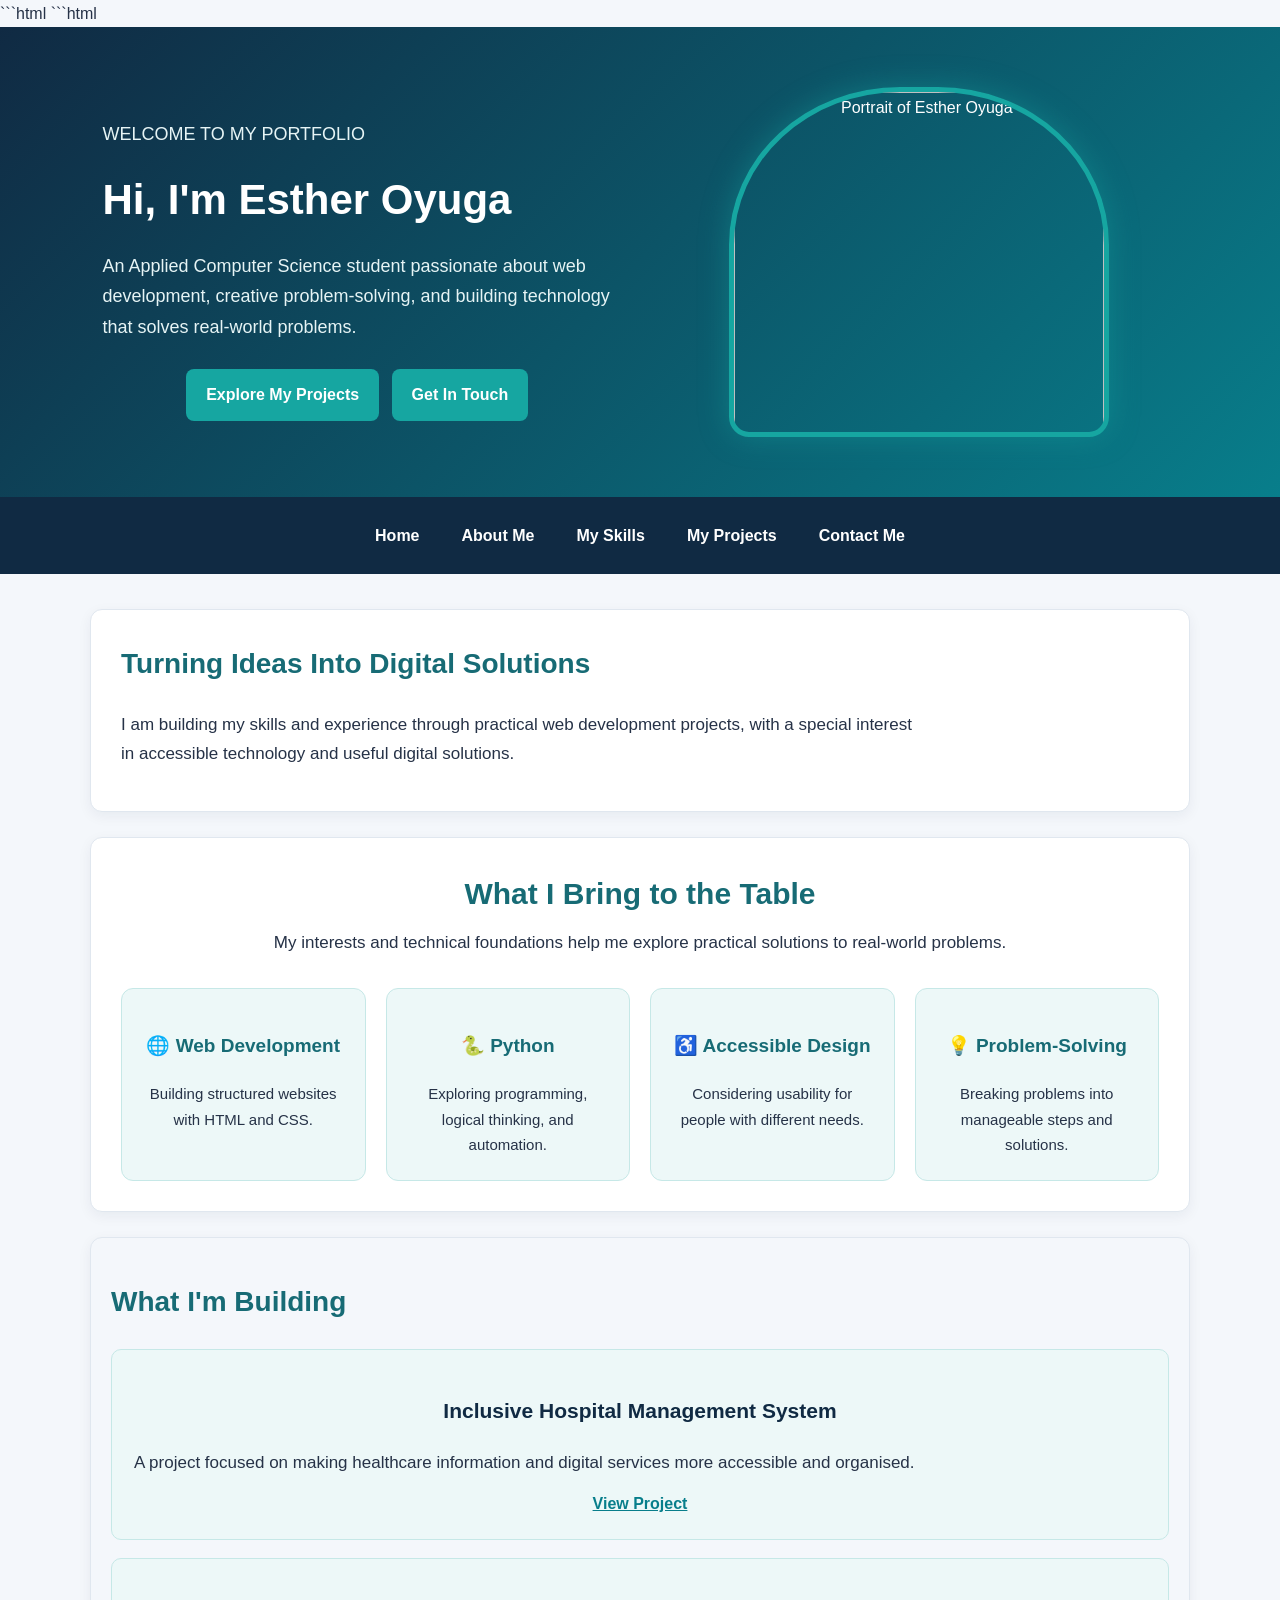
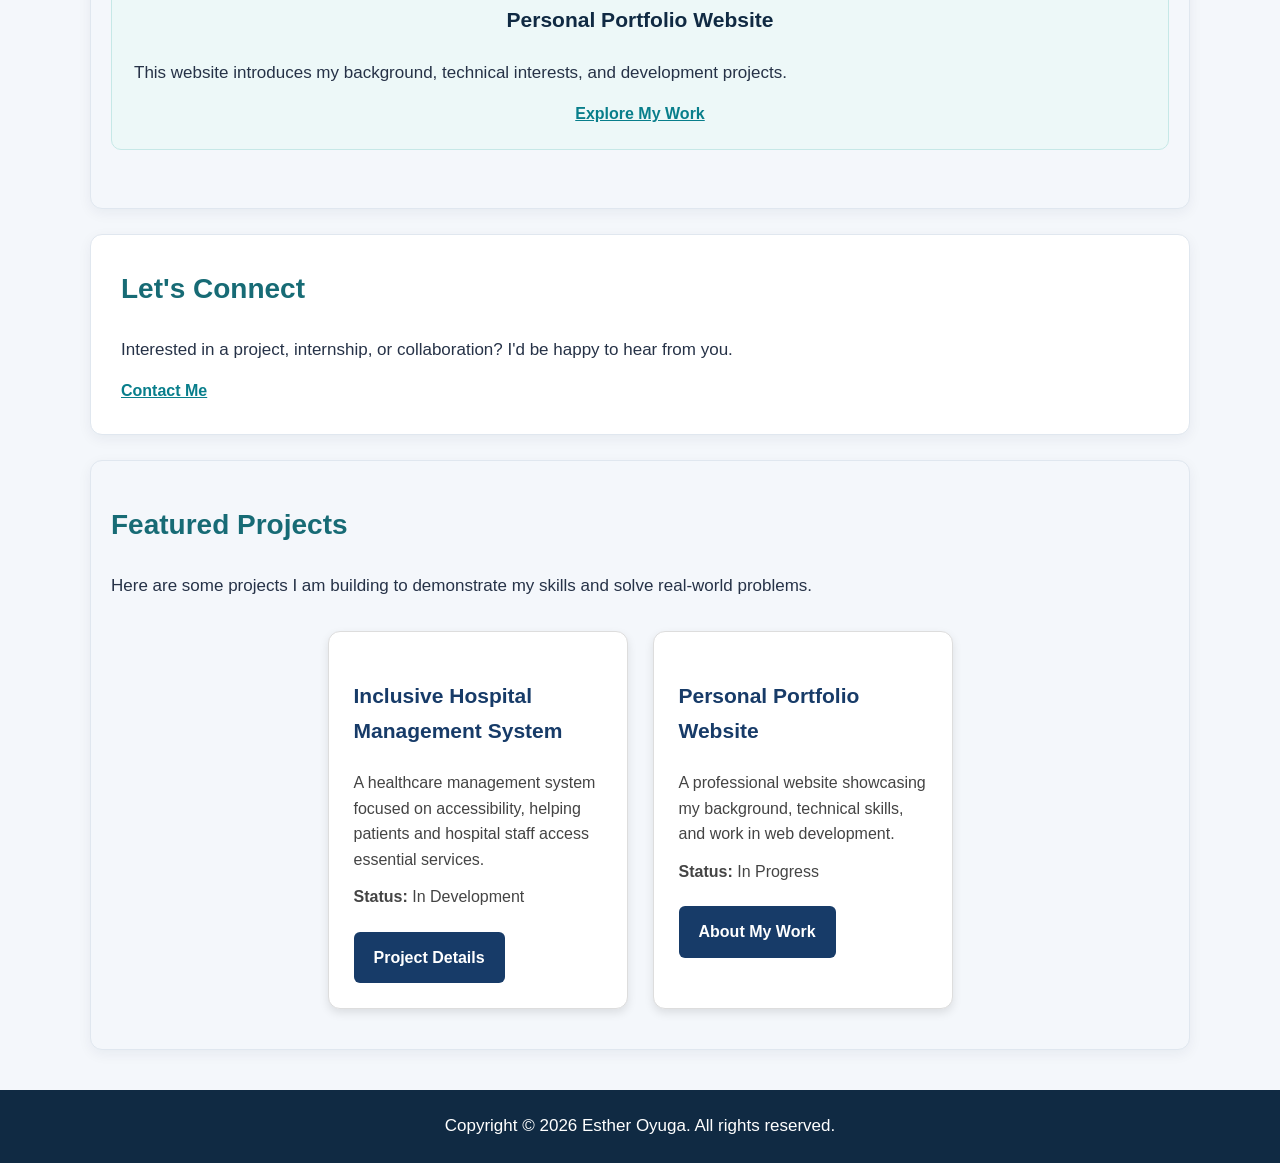
==== index.html @ 1afbfb5c "Add files via upload" ====
```html
<!DOCTYPE html>
<html lang="en">
<head>
    <meta charset="UTF-8">
    <meta name="viewport" content="width=device-width, initial-scale=1.0">

    <title>Esther Oyuga | Home</title>

    <meta name="description" content="Welcome to Esther Oyuga's portfolio. Explore her interests in web development, software development, and accessible technology.">

    <link rel="stylesheet" href="style.css">
</head>
<body>

    ```html
<header id="home" class="hero">

    <div class="hero-text">
        <p>WELCOME TO MY PORTFOLIO</p>

        <h1>Hi, I'm Esther Oyuga</h1>

        <p>
            An Applied Computer Science student passionate about
            web development, creative problem-solving, and building
            technology that solves real-world problems.
        </p>

        <a href="projects.html">Explore My Projects</a>
        <a href="contact.html">Get In Touch</a>
    </div>

    <div class="hero-image">
        <img src="images/esther.jpg"
             alt="Portrait of Esther Oyuga">
    </div>

</header>


    <nav id="links">
        <a href="portfolio-index.html">Home</a>
        <a href="about.html">About Me</a>
        <a href="skills.html">My Skills</a>
        <a href="projects.html">My Projects</a>
        <a href="contact.html">Contact Me</a>
    </nav>

    <main>
        <section id="welcome-section">
            <h2>Turning Ideas Into Digital Solutions</h2>

            <p>
                I am building my skills and experience through practical
                web development projects, with a special interest in
                accessible technology and useful digital solutions.
            </p>
        </section>
        
        <section id="skills-preview">
            <h2>What I Bring to the Table</h2>

            <p>
                My interests and technical foundations help me explore
                practical solutions to real-world problems.
            </p>

            <div class="skills-container">
                <div class="skill-card">
                    <h3>🌐 Web Development</h3>
                    <p>Building structured websites with HTML and CSS.</p>
                </div>

                <div class="skill-card">
                    <h3>🐍 Python</h3>
                    <p>Exploring programming, logical thinking, and automation.</p>
                </div>

                <div class="skill-card">
                    <h3>♿ Accessible Design</h3>
                    <p>Considering usability for people with different needs.</p>
                </div>

                <div class="skill-card">
                    <h3>💡 Problem-Solving</h3>
                    <p>Breaking problems into manageable steps and solutions.</p>
                </div>
            </div>
        </section>


        <section id="featured-projects">
            <h2>What I'm Building</h2>

            <div class="box">
                <h3>Inclusive Hospital Management System</h3>
                <p>
                    A project focused on making healthcare information
                    and digital services more accessible and organised.
                </p>
                <a href="projects.html">View Project</a>
            </div>

            <div class="box">
                <h3>Personal Portfolio Website</h3>
                <p>
                    This website introduces my background, technical
                    interests, and development projects.
                </p>
                <a href="projects.html">Explore My Work</a>
            </div>
        </section>

        <section id="home-contact">
            <h2>Let's Connect</h2>

            <p>
                Interested in a project, internship, or collaboration?
                I'd be happy to hear from you.
            </p>

            <a href="contact.html">Contact Me</a>
        </section>

        
<section id="featured-projects">
    <h2>Featured Projects</h2>
    <p>Here are some projects I am building to demonstrate my skills and solve real-world problems.</p>

    <div class="project-container">

        <div class="project-card">
            <h3>Inclusive Hospital Management System</h3>
            <p>A healthcare management system focused on accessibility, helping patients and hospital staff access essential services.</p>
            <p><strong>Status:</strong> In Development</p>
            
            <a href="hospital.html" class="project-button">Project Details</a>

        </div>

        <div class="project-card">
            <h3>Personal Portfolio Website</h3>
            <p>A professional website showcasing my background, technical skills, and work in web development.</p>
            <p><strong>Status:</strong> In Progress</p>
            
            <a href="about.html" class="project-button">About My Work</a>

        </div>

    </div>
</section>

    </main>

    <footer>
        <p>Copyright &copy; 2026 Esther Oyuga. All rights reserved.</p>
    </footer>

</body>
</html>
---- style.css ----
/* 1. General page styling */
* {
    box-sizing: border-box;
}

body {
    margin: 0;
    font-family: Arial, Helvetica, sans-serif;
    background-color: #f4f7fb;
    color: #263247;
    line-height: 1.7;
}

/* 2. Header and welcome section */
header {
    background: linear-gradient(135deg, #102a43, #176b75);
    color: white;
    text-align: center;
    padding: 60px 20px;
}

header h1 {
    color: white;
    font-size: 42px;
    margin: 10px 0;
}

header p {
    color: #e6f4f5;
    font-size: 18px;
    max-width: 700px;
    margin: 10px auto;
}

#welcome {
    color: white;
}

/* 3. Navigation bar */
#links,
nav {
    display: flex;
    justify-content: center;
    align-items: center;
    flex-wrap: wrap;
    gap: 10px;
    background-color: #102a43;
    padding: 15px;
}

nav a {
    color: white;
    text-decoration: none;
    font-weight: bold;
    padding: 10px 16px;
    margin: 0;
    border-radius: 6px;
    transition: background-color 0.3s ease;
}

nav a:hover {
    background-color: #176b75;
    color: white;
    text-decoration: none;
}

/* 4. Main content */
main {
    width: 90%;
    max-width: 1100px;
    margin: 35px auto;
}

section {
    background-color: white;
    border: 1px solid #e0e7ef;
    border-radius: 12px;
    margin: 25px 0;
    padding: 30px;
    box-shadow: 0 4px 14px rgba(16, 42, 67, 0.06);
}

h2 {
    color: #176b75;
    font-size: 28px;
    text-align: left;
    margin-top: 0;
}

h3 {
    color: #102a43;
    font-size: 21px;
}

p {
    font-size: 17px;
    max-width: 800px;
    margin: 12px 0;
    padding: 0;
    height: auto;
    text-align: left;
}

ul {
    padding-left: 25px;
}

li {
    margin-bottom: 8px;
}

/* 5. Links and buttons */
a {
    color: #087e8b;
    font-weight: bold;
}

main a:hover {
    color: #102a43;
}

header a,
button {
    display: inline-block;
    background-color: #16a6a1;
    color: white;
    text-decoration: none;
    font-weight: bold;
    padding: 12px 20px;
    margin: 10px 6px;
    border: none;
    border-radius: 7px;
    cursor: pointer;
    transition: background-color 0.3s ease,
                transform 0.3s ease;
}

header a:hover,
button:hover {
    background-color: #087e8b;
    color: white;
    text-decoration: none;
    transform: translateY(-2px);
}

/* 6. Project boxes */
.box {
    background-color: #edf8f8;
    border: 1px solid #c6e8e7;
    border-radius: 10px;
    padding: 22px;
    margin: 18px 0;
}

/* 7. Contact form */
form {
    max-width: 650px;
}

label {
    display: block;
    font-weight: bold;
    margin-top: 18px;
    margin-bottom: 6px;
}

input,
textarea {
    display: block;
    width: 100%;
    padding: 12px;
    font: inherit;
    border: 1px solid #bdcbd8;
    border-radius: 6px;
    background-color: #fff;
}

input:focus,
textarea:focus {
    outline: 2px solid #16a6a1;
    border-color: #087e8b;
}

/* 8. Footer */
footer {
    background-color: #102a43;
    color: white;
    text-align: center;
    padding: 22px;
    margin-top: 40px;
}

footer p {
    color: white;
    max-width: none;
    margin: 0;
    text-align: center;
}

/* 9. Smaller screens, including phones */
@media (max-width: 600px) {
    header {
        padding: 40px 15px;
    }

    header h1 {
        font-size: 32px;
    }

    main {
        width: 94%;
        margin: 20px auto;
    }

    section {
        padding: 20px;
    }

    h2 {
        font-size: 24px;
    }

    nav {
        gap: 5px;
    }

    nav a {
        padding: 9px 10px;
    }
}

/* HOMEPAGE HERO SECTION */
.hero {
    display: flex;
    justify-content: space-between;
    align-items: center;
    gap: 40px;
    background: linear-gradient(135deg, #102a43, #087e8b);
    color: white;
    padding: 60px 8%;
    min-height: 450px;
    overflow: hidden;
    flex-direction: row;
}

/* INTRODUCTION ON THE LEFT */
.hero-text {
    flex: 1;
    min-width: 0;
}

.hero-text h1 {
    color: white;
    font-size: 42px;
    text-align: left;
    margin: 15px 0;
}

.hero-text p {
    color: #e6f4f5;
    font-size: 18px;
    max-width: 550px;
    width: 100%;
    height: auto;
    padding: 0;
    margin: 15px 0;
    text-align: left;
}

.hero-text a {
    display: inline-block;
    background-color: #16a6a1;
    color: white;
    text-decoration: none;
    padding: 12px 20px;
    margin: 12px 8px 0 0;
    border-radius: 8px;
    transition: background-color 0.3s ease,
                transform 0.3s ease;
}

.hero-text a:hover {
    background-color: #20c5bd;
    color: #102a43;
    transform: translateY(-3px);
}

/* YOUR PHOTO ON THE RIGHT */
.hero-image {
    flex: 1;
    display: flex;
    justify-content: center;
    align-items: center;
    min-width: 0;
}

.hero-image img {
    width: 100%;
    max-width: 380px;
    height: 350px;
    object-fit: cover;
    object-position: center;
    border-radius: 45% 45% 20px 20px;
    border: 5px solid #16a6a1;
    box-shadow: 0 0 30px rgba(22, 166, 161, 0.4);
}

/* MOBILE PHONE LAYOUT */
@media (max-width: 700px) {
    .hero {
        flex-direction: column;
        text-align: center;
        padding: 40px 6%;
        gap: 25px;
    }

    .hero-text h1 {
        font-size: 32px;
        text-align: center;
    }

    .hero-text p {
        text-align: center;
    }

    .hero-image img {
        max-width: 280px;
        height: 300px;
    }

}

/* SKILLS HIGHLIGHTS SECTION */
#skills-preview {
    text-align: center;
}

#skills-preview h2 {
    text-align: center;
    font-size: 30px;
    margin-bottom: 10px;
}

#skills-preview > p {
    margin: 0 auto 30px;
    text-align: center;
}

/* Arrange the skill cards */
.skills-container {
    display: flex;
    justify-content: center;
    align-items: stretch;
    flex-wrap: wrap;
    gap: 20px;
}

/* Individual skill cards */
.skill-card {
    flex: 1 1 200px;
    max-width: 250px;
    background-color: #edf8f8;
    border: 1px solid #c6e8e7;
    border-radius: 12px;
    padding: 22px;
    text-align: center;
    transition: transform 0.3s ease,
                box-shadow 0.3s ease;
}

/* Hover effect */
.skill-card:hover {
    transform: translateY(-6px);
    box-shadow: 0 8px 20px rgba(16, 42, 67, 0.12);
}

.skill-card h3 {
    color: #176b75;
    font-size: 19px;
}

.skill-card p {
    font-size: 15px;
    text-align: center;
    margin: 10px auto 0;
}

/* Phone screens */
@media (max-width: 600px) {
    .skill-card {
        flex: 1 1 100%;
        max-width: none;
    }
}

/* Featured Projects Section */
#featured-projects {
    padding: 40px 20px;
    background-color: #f4f7fb;
    text-align: center;
}

/* Arrange project cards */
.project-container {
    display: flex;
    justify-content: center;
    gap: 25px;
    flex-wrap: wrap;
    margin-top: 30px;
}

/* Individual project cards */
.project-card {
    background-color: white;
    width: 300px;
    padding: 25px;
    border: 1px solid #dddddd;
    border-radius: 12px;
    box-shadow: 0 4px 10px rgba(0, 0, 0, 0.1);
    text-align: left;
    transition: transform 0.3s ease, box-shadow 0.3s ease;
}

/* Project titles */
.project-card h3 {
    color: #173b68;
    font-size: 21px;
}

/* Project descriptions */
.project-card p {
    color: #444444;
    font-size: 16px;
    line-height: 1.6;
    height: auto;
    max-width: 100%;
    padding: 0;
    margin: 12px 0;
}

/* Hover effect */
.project-card:hover {
    transform: translateY(-6px);
    box-shadow: 0 8px 18px rgba(0, 0, 0, 0.18);
}

/* Project buttons */
.project-button {
    display: inline-block;
    background-color: #173b68;
    color: white;
    padding: 12px 20px;
    margin-top: 10px;
    border-radius: 6px;
    text-decoration: none;
    font-weight: bold;
    transition: background-color 0.3s ease;
}

.project-button:hover {
    background-color: #2878c7;
    color: white;
}
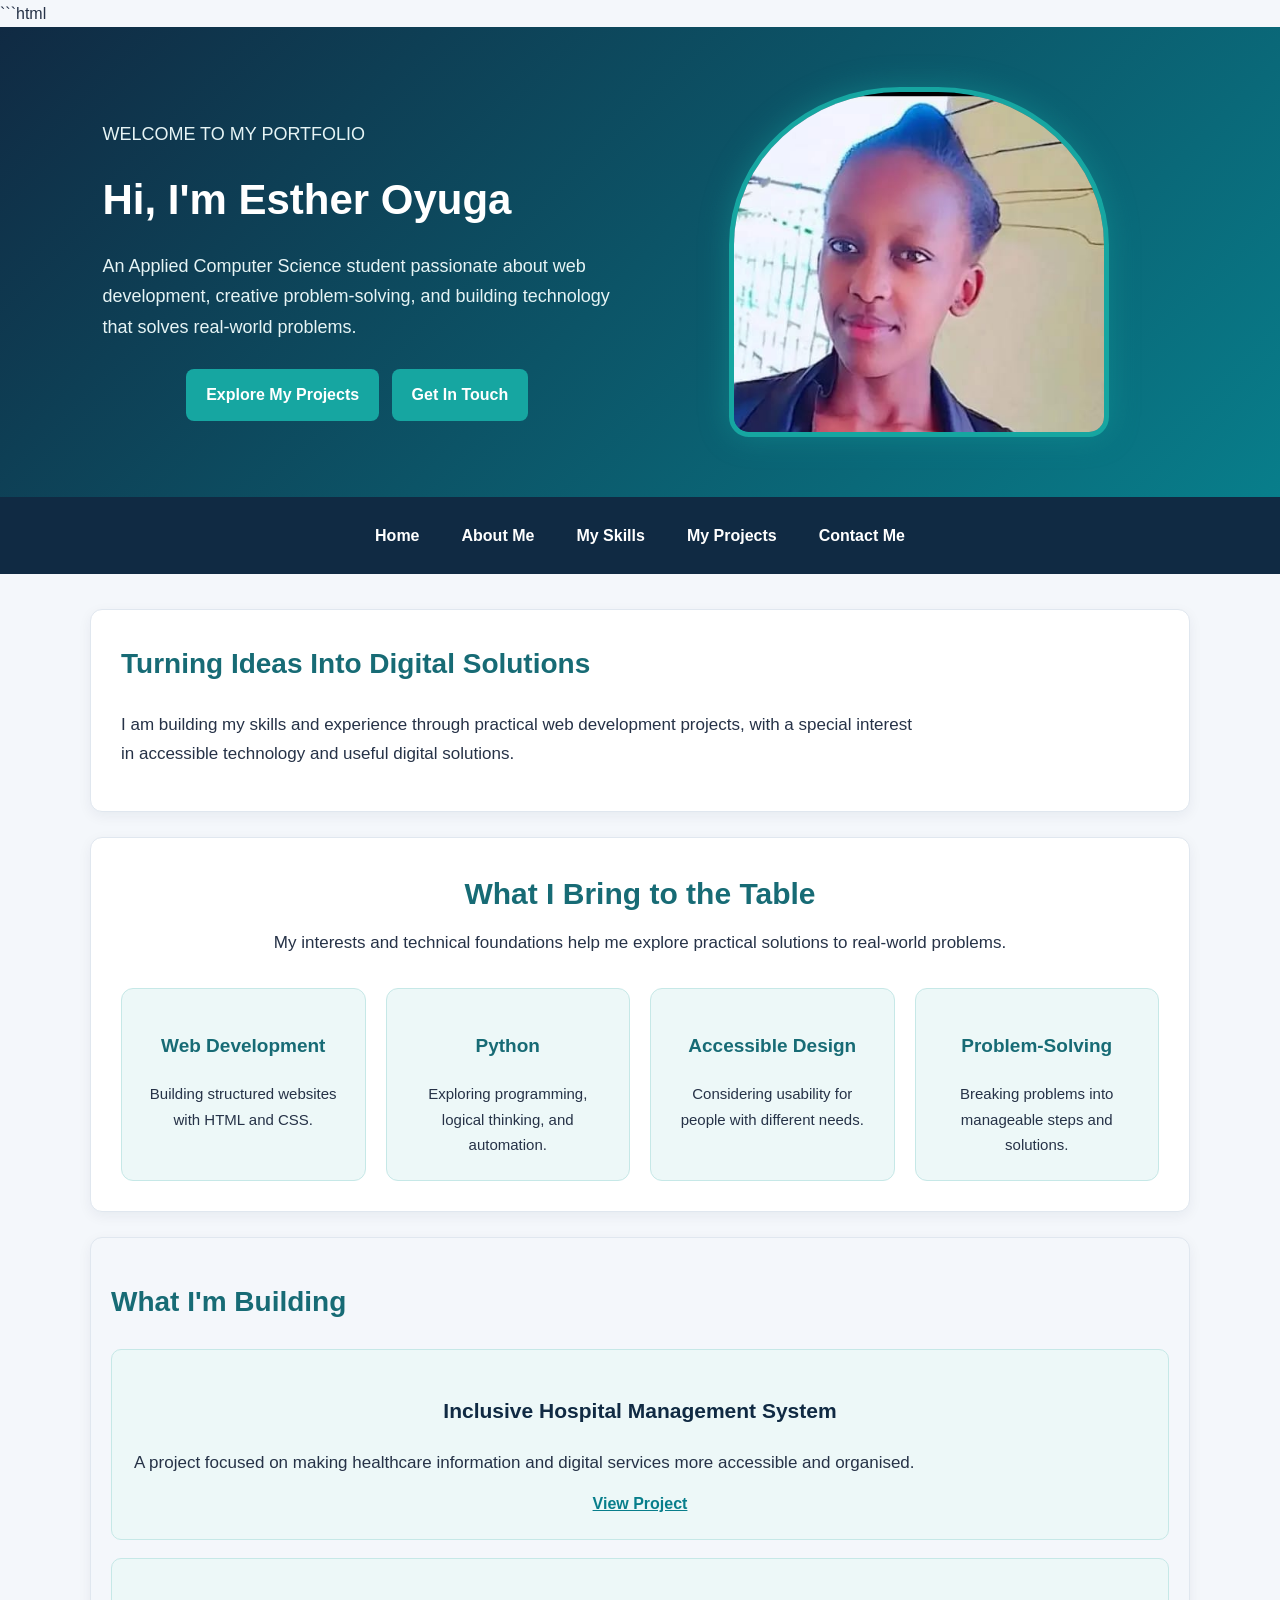
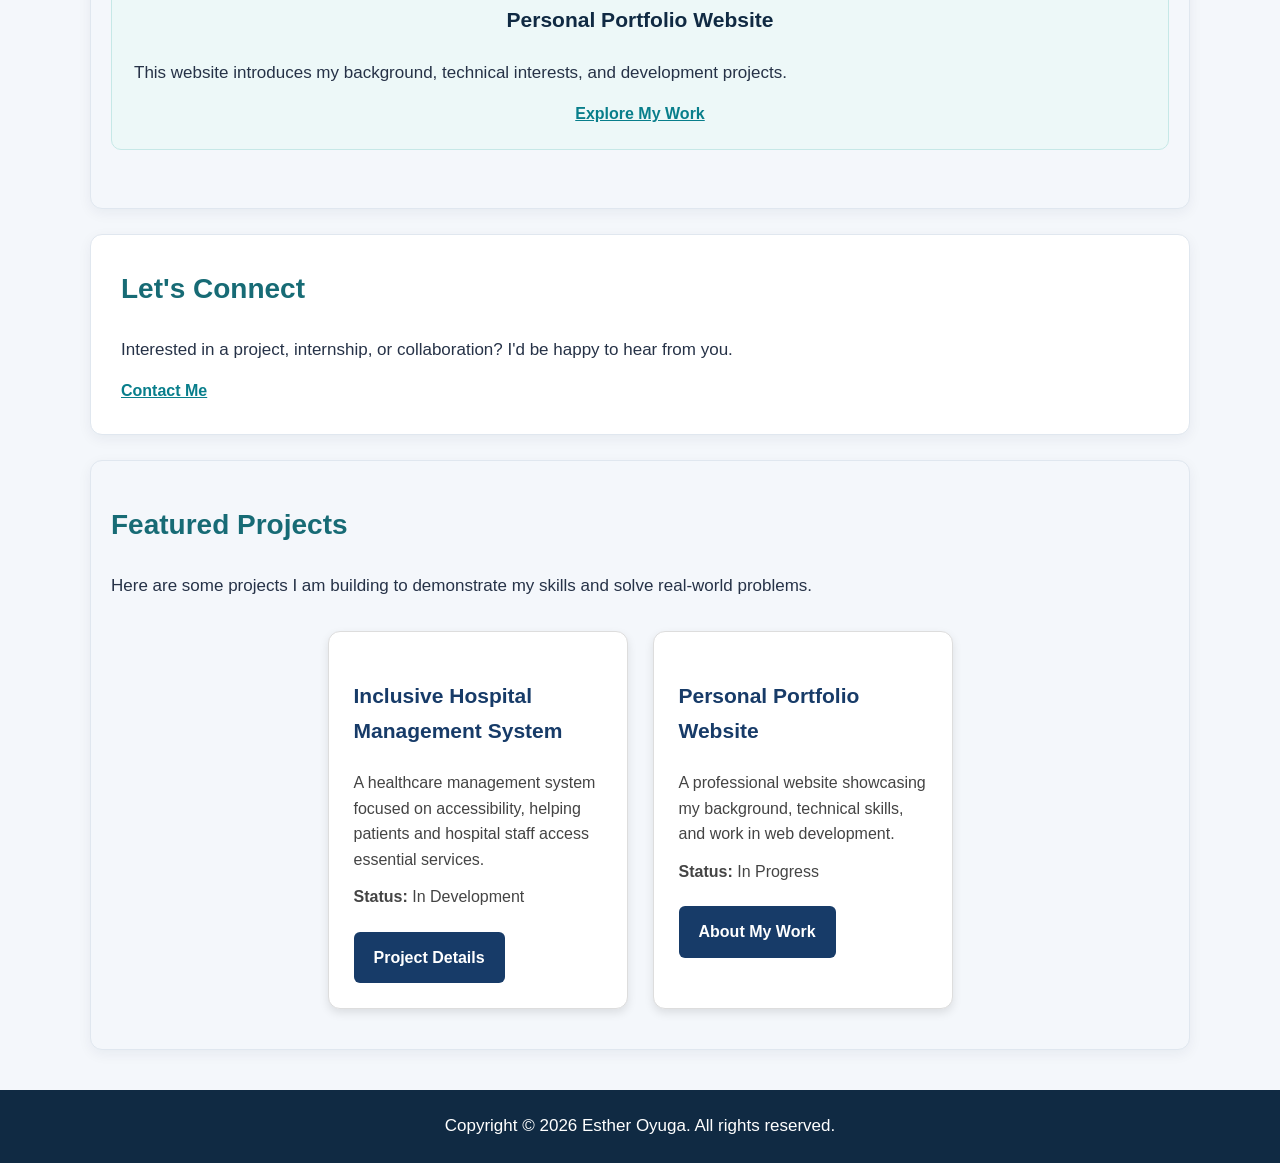
==== commit 74c2c18f: "Fix HTML formatting and structure in index.html" ====
--- a/index.html
+++ b/index.html
@@ -1,4 +1,4 @@
-```html
+
 <!DOCTYPE html>
 <html lang="en">
 <head>
@@ -32,7 +32,7 @@
     </div>
 
     <div class="hero-image">
-        <img src="images/esther.jpg"
+        <img src="esther.jpg"
              alt="Portrait of Esther Oyuga">
     </div>
 
@@ -68,22 +68,22 @@
 
             <div class="skills-container">
                 <div class="skill-card">
-                    <h3>🌐 Web Development</h3>
+                    <h3> Web Development</h3>
                     <p>Building structured websites with HTML and CSS.</p>
                 </div>
 
                 <div class="skill-card">
-                    <h3>🐍 Python</h3>
+                    <h3> Python</h3>
                     <p>Exploring programming, logical thinking, and automation.</p>
                 </div>
 
                 <div class="skill-card">
-                    <h3>♿ Accessible Design</h3>
+                    <h3> Accessible Design</h3>
                     <p>Considering usability for people with different needs.</p>
                 </div>
 
                 <div class="skill-card">
-                    <h3>💡 Problem-Solving</h3>
+                    <h3> Problem-Solving</h3>
                     <p>Breaking problems into manageable steps and solutions.</p>
                 </div>
             </div>
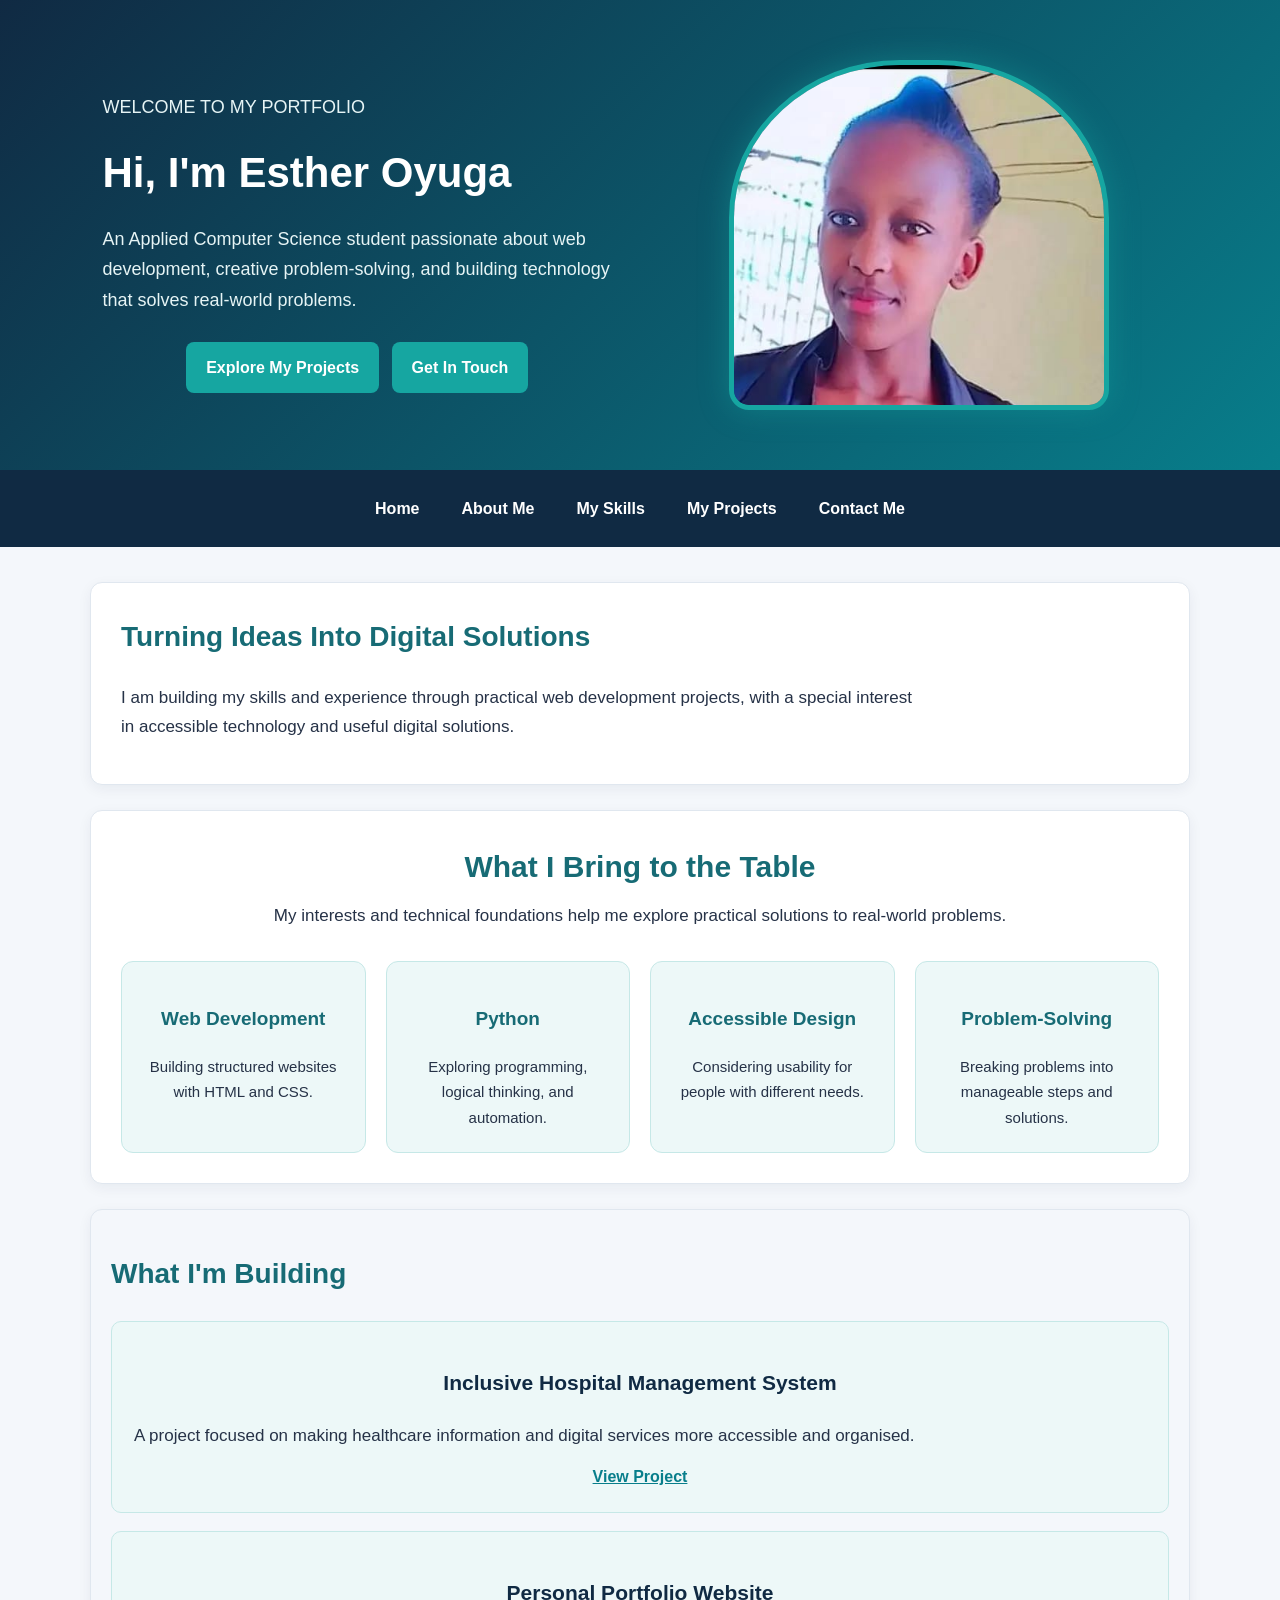
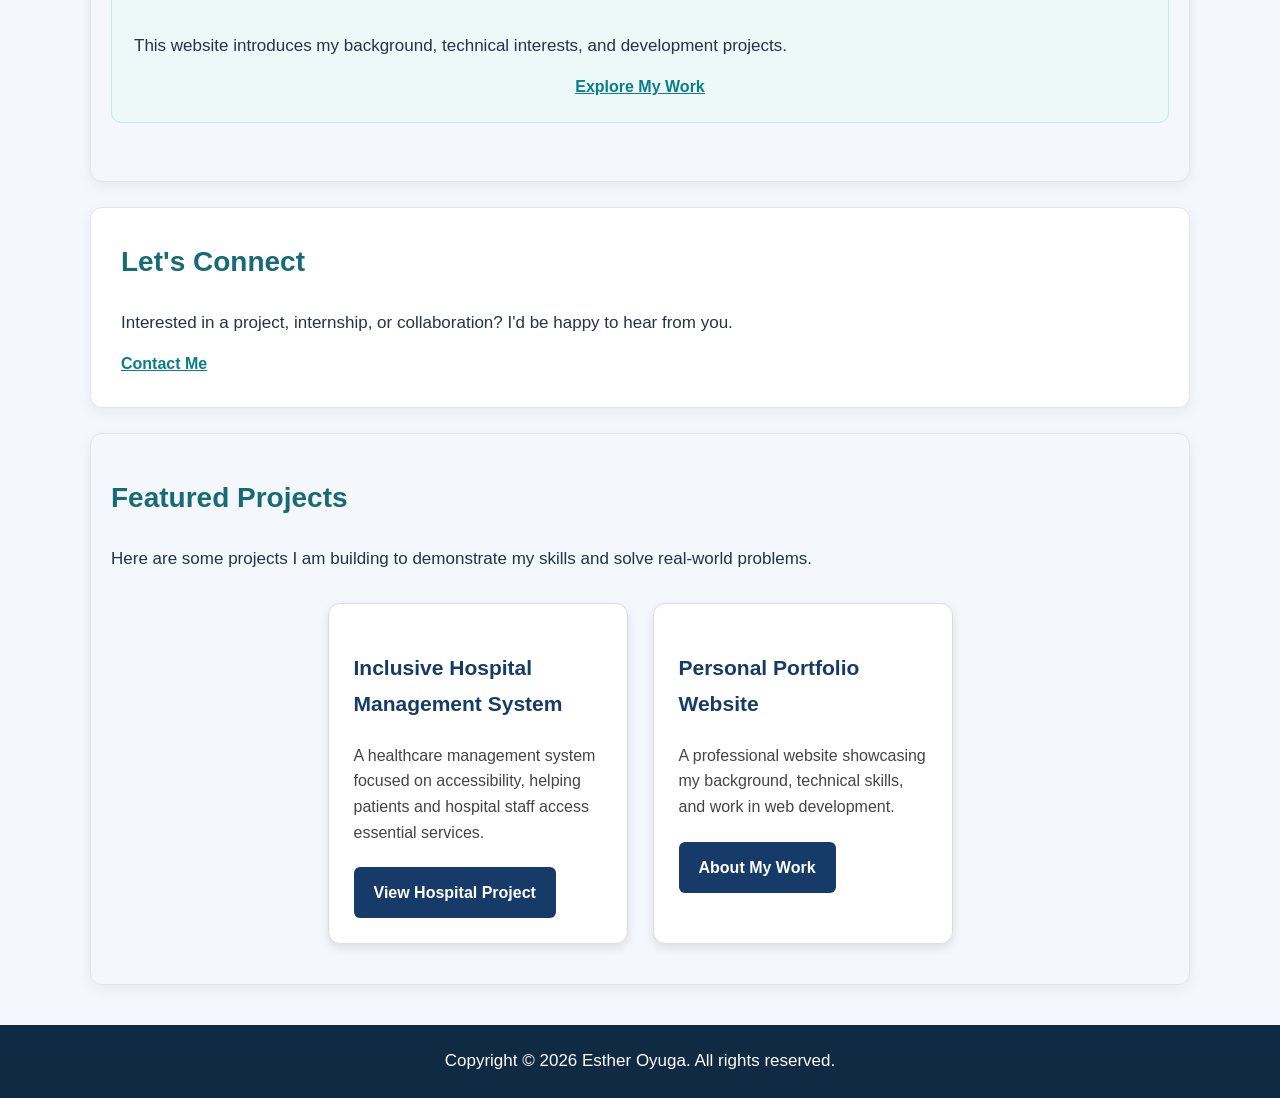
==== commit 5fddfde3: "Update index.html" ====
--- a/index.html
+++ b/index.html
@@ -13,7 +13,6 @@
 </head>
 <body>
 
-    ```html
 <header id="home" class="hero">
 
     <div class="hero-text">
@@ -133,16 +132,15 @@
         <div class="project-card">
             <h3>Inclusive Hospital Management System</h3>
             <p>A healthcare management system focused on accessibility, helping patients and hospital staff access essential services.</p>
-            <p><strong>Status:</strong> In Development</p>
             
-            <a href="hospital.html" class="project-button">Project Details</a>
+            
+             <a href="https://github.com/estheroyugaakoth-hash/inclusive_hospitalsystem" class="project-button" target="_blank" rel="noopener noreferrer">View Hospital Project</a> 
 
         </div>
 
         <div class="project-card">
             <h3>Personal Portfolio Website</h3>
             <p>A professional website showcasing my background, technical skills, and work in web development.</p>
-            <p><strong>Status:</strong> In Progress</p>
             
             <a href="about.html" class="project-button">About My Work</a>
 
